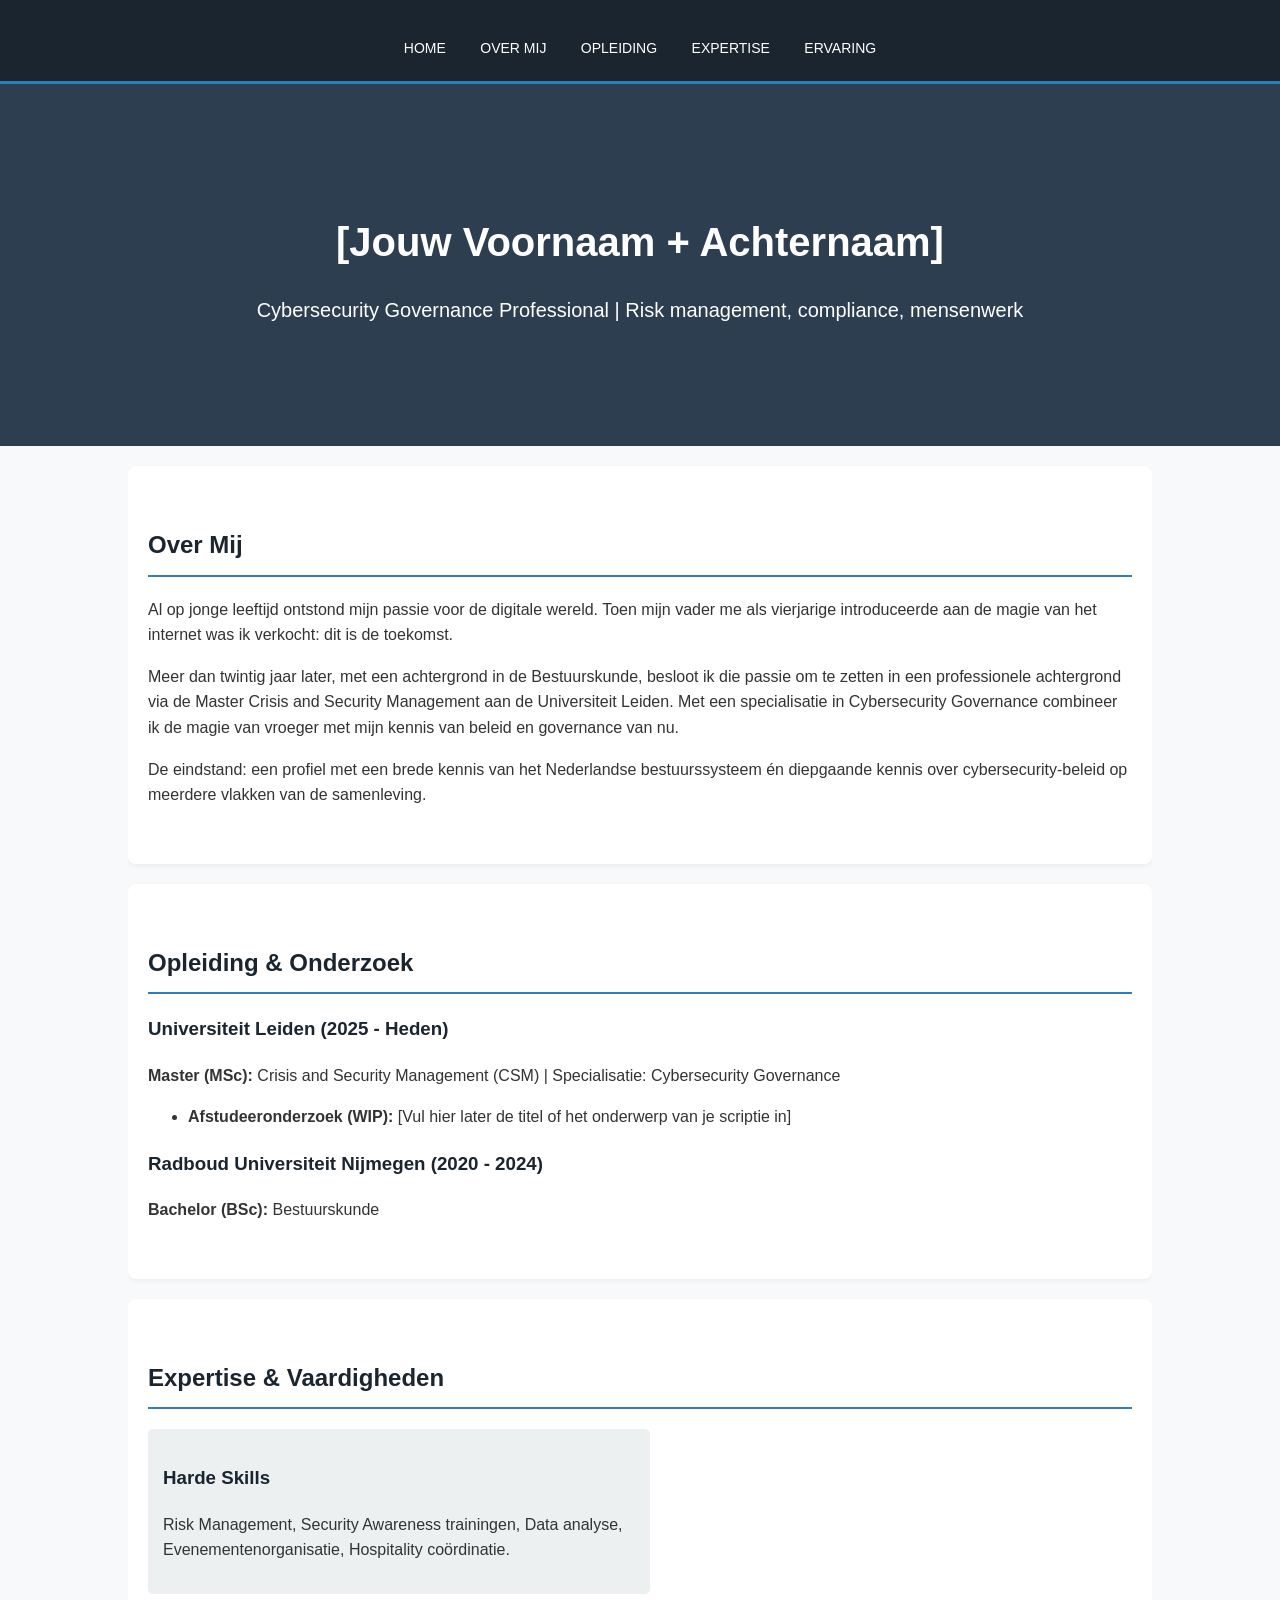
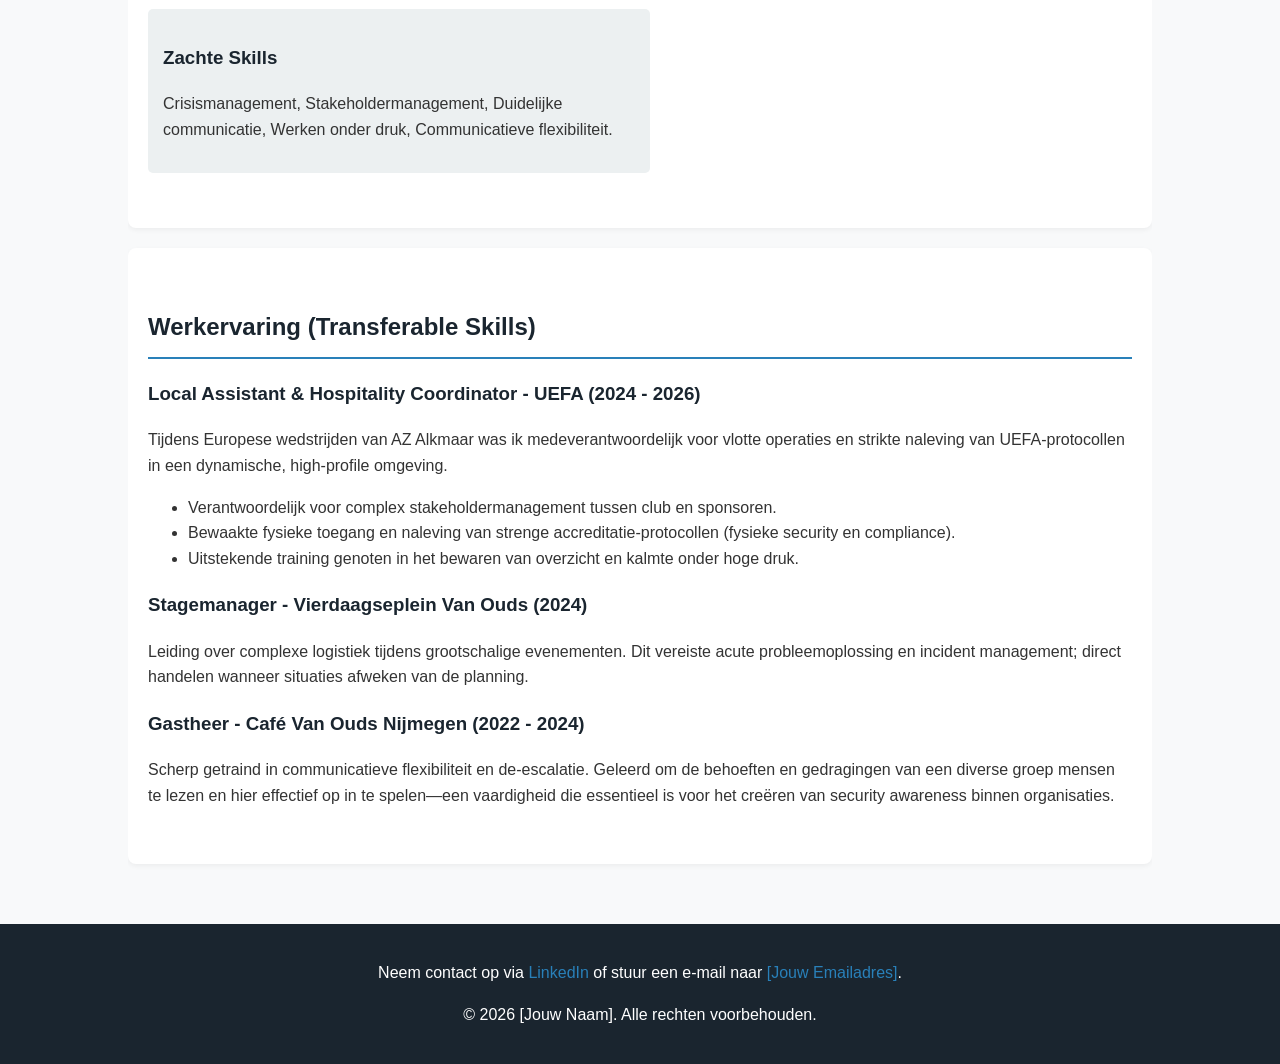
==== index.html @ 1747bf15 "Revise index.html for personal website update Updated the HTML structure and content for a personal " ====
<!DOCTYPE html>
<html lang="nl">
<head>
    <meta charset="UTF-8">
    <meta name="viewport" content="width=device-width, initial-scale=1.0">
    <title>Jouw Naam - Cybersecurity Governance</title>
    <style>
        /* Basis Instellingen */
        body {
            font-family: 'Segoe UI', Tahoma, Geneva, Verdana, sans-serif;
            line-height: 1.6;
            margin: 0;
            padding: 0;
            color: #333;
            background-color: #f8f9fa;
        }
        h1, h2, h3 {
            color: #1a252f; /* Donkerblauw / Zakelijk */
        }
        a {
            color: #2980b9;
            text-decoration: none;
        }
        a:hover {
            text-decoration: underline;
        }
        .container {
            width: 80%;
            margin: auto;
            overflow: hidden;
            padding: 20px 0;
        }
        
        /* Navigatie */
        nav {
            background: #1a252f;
            color: #fff;
            padding-top: 15px;
            min-height: 50px;
            border-bottom: #2980b9 3px solid;
        }
        nav a {
            color: #fff;
            text-decoration: none;
            text-transform: uppercase;
            font-size: 14px;
            padding: 0 15px;
        }
        nav ul {
            padding: 0;
            list-style: none;
            text-align: center;
            margin: 0;
        }
        nav li {
            display: inline;
        }

        /* Hero Sectie */
        #hero {
            background: #2c3e50;
            color: #ffffff;
            text-align: center;
            padding: 80px 20px;
        }
        #hero h1 {
            color: #ffffff;
            font-size: 40px;
            margin-bottom: 10px;
        }
        #hero p {
            font-size: 20px;
            font-weight: 300;
        }

        /* Secties Algemeen */
        section {
            padding: 40px 20px;
            background: #ffffff;
            margin-bottom: 20px;
            border-radius: 8px;
            box-shadow: 0 2px 5px rgba(0,0,0,0.05);
        }
        .section-title {
            border-bottom: 2px solid #2980b9;
            padding-bottom: 10px;
            margin-bottom: 20px;
        }

        /* Grid voor Expertise */
        .skills-grid {
            display: flex;
            justify-content: space-between;
            flex-wrap: wrap;
        }
        .skill-box {
            flex-basis: 48%;
            background: #ecf0f1;
            padding: 15px;
            margin-bottom: 15px;
            border-radius: 5px;
        }

        /* Footer */
        footer {
            background: #1a252f;
            color: #ffffff;
            text-align: center;
            padding: 20px;
            margin-top: 20px;
        }
        footer a {
            color: #2980b9;
        }
    </style>
</head>
<body>

    <nav>
        <div class="container">
            <ul>
                <li><a href="#hero">Home</a></li>
                <li><a href="#over-mij">Over Mij</a></li>
                <li><a href="#opleiding">Opleiding</a></li>
                <li><a href="#expertise">Expertise</a></li>
                <li><a href="#ervaring">Ervaring</a></li>
            </ul>
        </div>
    </nav>

    <header id="hero">
        <div class="container">
            <h1>[Jouw Voornaam + Achternaam]</h1>
            <p>Cybersecurity Governance Professional | Risk management, compliance, mensenwerk</p>
        </div>
    </header>

    <div class="container">
        <section id="over-mij">
            <h2 class="section-title">Over Mij</h2>
            <p>Al op jonge leeftijd ontstond mijn passie voor de digitale wereld. Toen mijn vader me als vierjarige introduceerde aan de magie van het internet was ik verkocht: dit is de toekomst.</p>
            <p>Meer dan twintig jaar later, met een achtergrond in de Bestuurskunde, besloot ik die passie om te zetten in een professionele achtergrond via de Master Crisis and Security Management aan de Universiteit Leiden. Met een specialisatie in Cybersecurity Governance combineer ik de magie van vroeger met mijn kennis van beleid en governance van nu.</p>
            <p>De eindstand: een profiel met een brede kennis van het Nederlandse bestuurssysteem én diepgaande kennis over cybersecurity-beleid op meerdere vlakken van de samenleving.</p>
        </section>

        <section id="opleiding">
            <h2 class="section-title">Opleiding & Onderzoek</h2>
            <h3>Universiteit Leiden (2025 - Heden)</h3>
            <p><strong>Master (MSc):</strong> Crisis and Security Management (CSM) | Specialisatie: Cybersecurity Governance</p>
            <ul>
                <li><strong>Afstudeeronderzoek (WIP):</strong> [Vul hier later de titel of het onderwerp van je scriptie in]</li>
            </ul>

            <h3>Radboud Universiteit Nijmegen (2020 - 2024)</h3>
            <p><strong>Bachelor (BSc):</strong> Bestuurskunde</p>
        </section>

        <section id="expertise">
            <h2 class="section-title">Expertise & Vaardigheden</h2>
            <div class="skills-grid">
                <div class="skill-box">
                    <h3>Harde Skills</h3>
                    <p>Risk Management, Security Awareness trainingen, Data analyse, Evenementenorganisatie, Hospitality coördinatie.</p>
                </div>
                <div class="skill-box">
                    <h3>Zachte Skills</h3>
                    <p>Crisismanagement, Stakeholdermanagement, Duidelijke communicatie, Werken onder druk, Communicatieve flexibiliteit.</p>
                </div>
            </div>
        </section>

        <section id="ervaring">
            <h2 class="section-title">Werkervaring (Transferable Skills)</h2>
            
            <h3>Local Assistant & Hospitality Coordinator - UEFA (2024 - 2026)</h3>
            <p>Tijdens Europese wedstrijden van AZ Alkmaar was ik medeverantwoordelijk voor vlotte operaties en strikte naleving van UEFA-protocollen in een dynamische, high-profile omgeving.</p>
            <ul>
                <li>Verantwoordelijk voor complex stakeholdermanagement tussen club en sponsoren.</li>
                <li>Bewaakte fysieke toegang en naleving van strenge accreditatie-protocollen (fysieke security en compliance).</li>
                <li>Uitstekende training genoten in het bewaren van overzicht en kalmte onder hoge druk.</li>
            </ul>

            <h3>Stagemanager - Vierdaagseplein Van Ouds (2024)</h3>
            <p>Leiding over complexe logistiek tijdens grootschalige evenementen. Dit vereiste acute probleemoplossing en incident management; direct handelen wanneer situaties afweken van de planning.</p>

            <h3>Gastheer - Café Van Ouds Nijmegen (2022 - 2024)</h3>
            <p>Scherp getraind in communicatieve flexibiliteit en de-escalatie. Geleerd om de behoeften en gedragingen van een diverse groep mensen te lezen en hier effectief op in te spelen—een vaardigheid die essentieel is voor het creëren van security awareness binnen organisaties.</p>
        </section>
    </div>

    <footer>
        <p>Neem contact op via <a href="[Jouw LinkedIn URL]">LinkedIn</a> of stuur een e-mail naar <a href="mailto:[Jouw Emailadres]">[Jouw Emailadres]</a>.</p>
        <p>&copy; 2026 [Jouw Naam]. Alle rechten voorbehouden.</p>
    </footer>

</body>
</html>
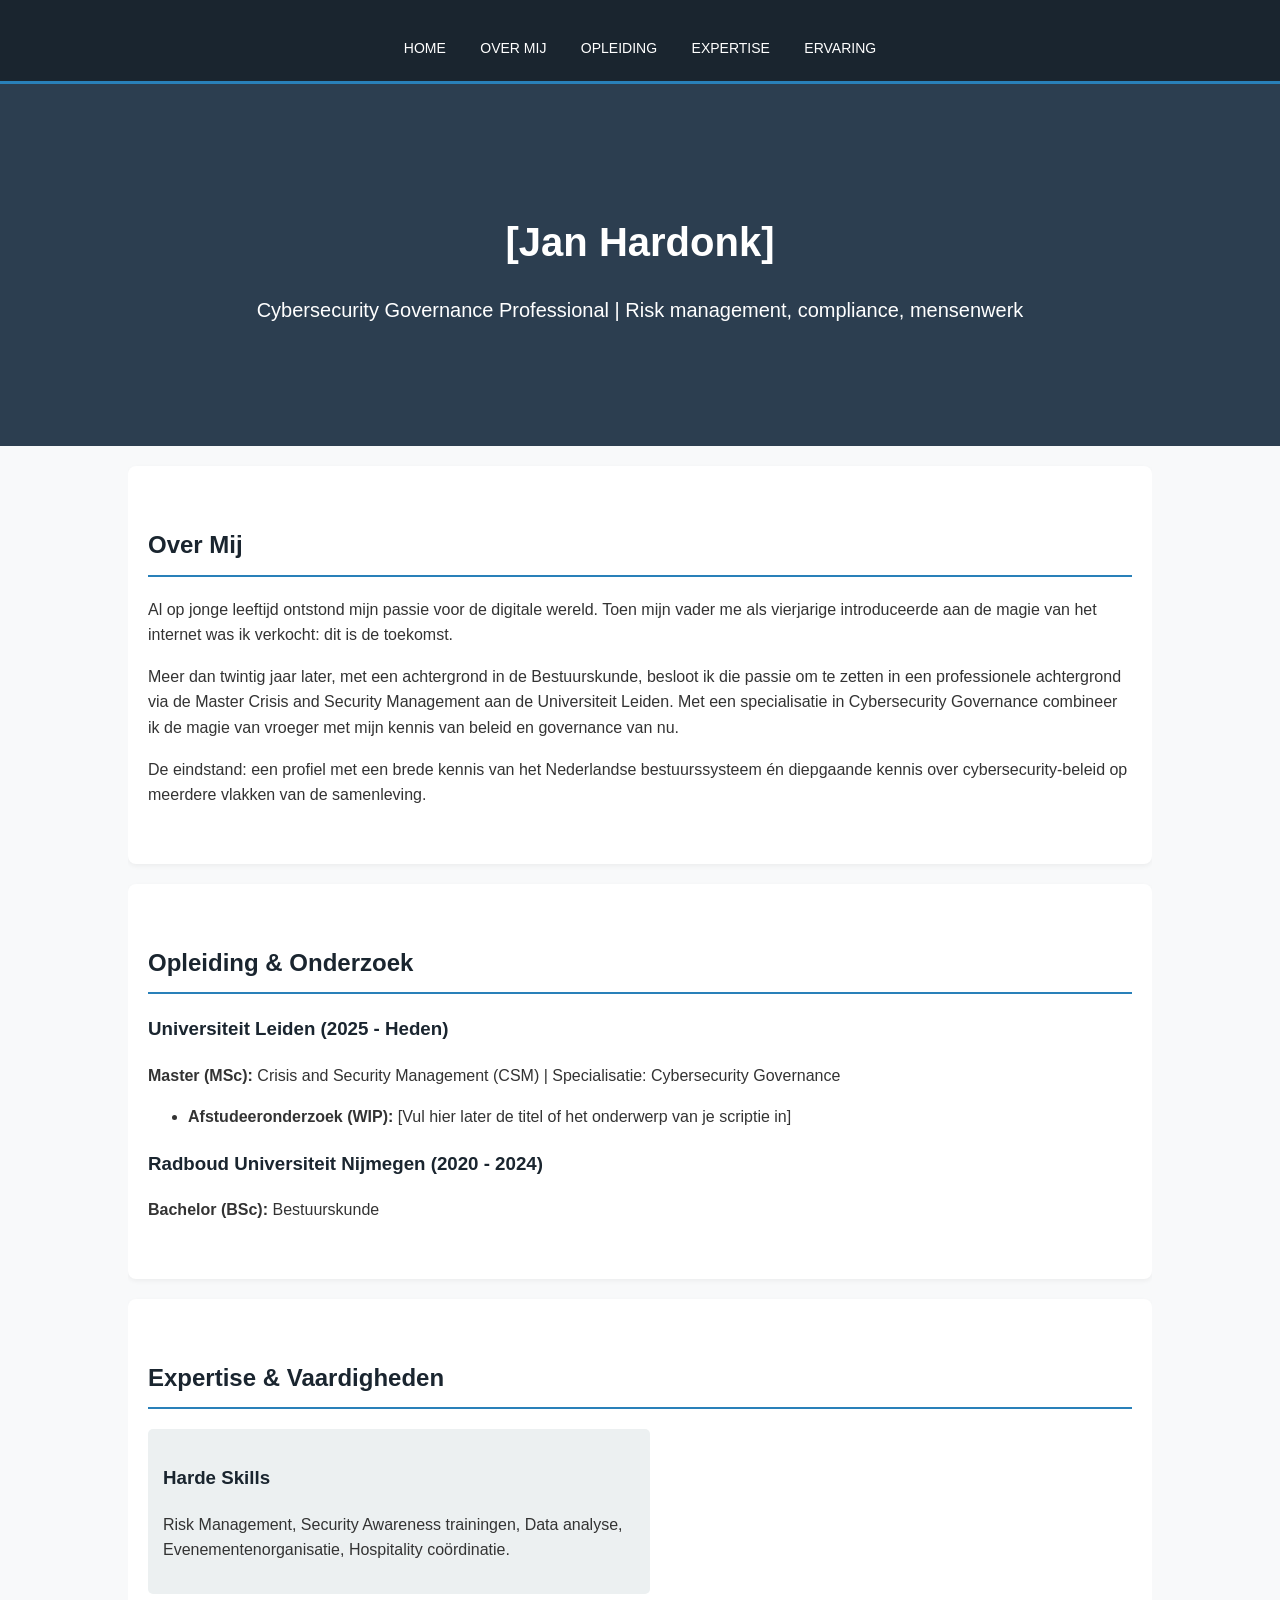
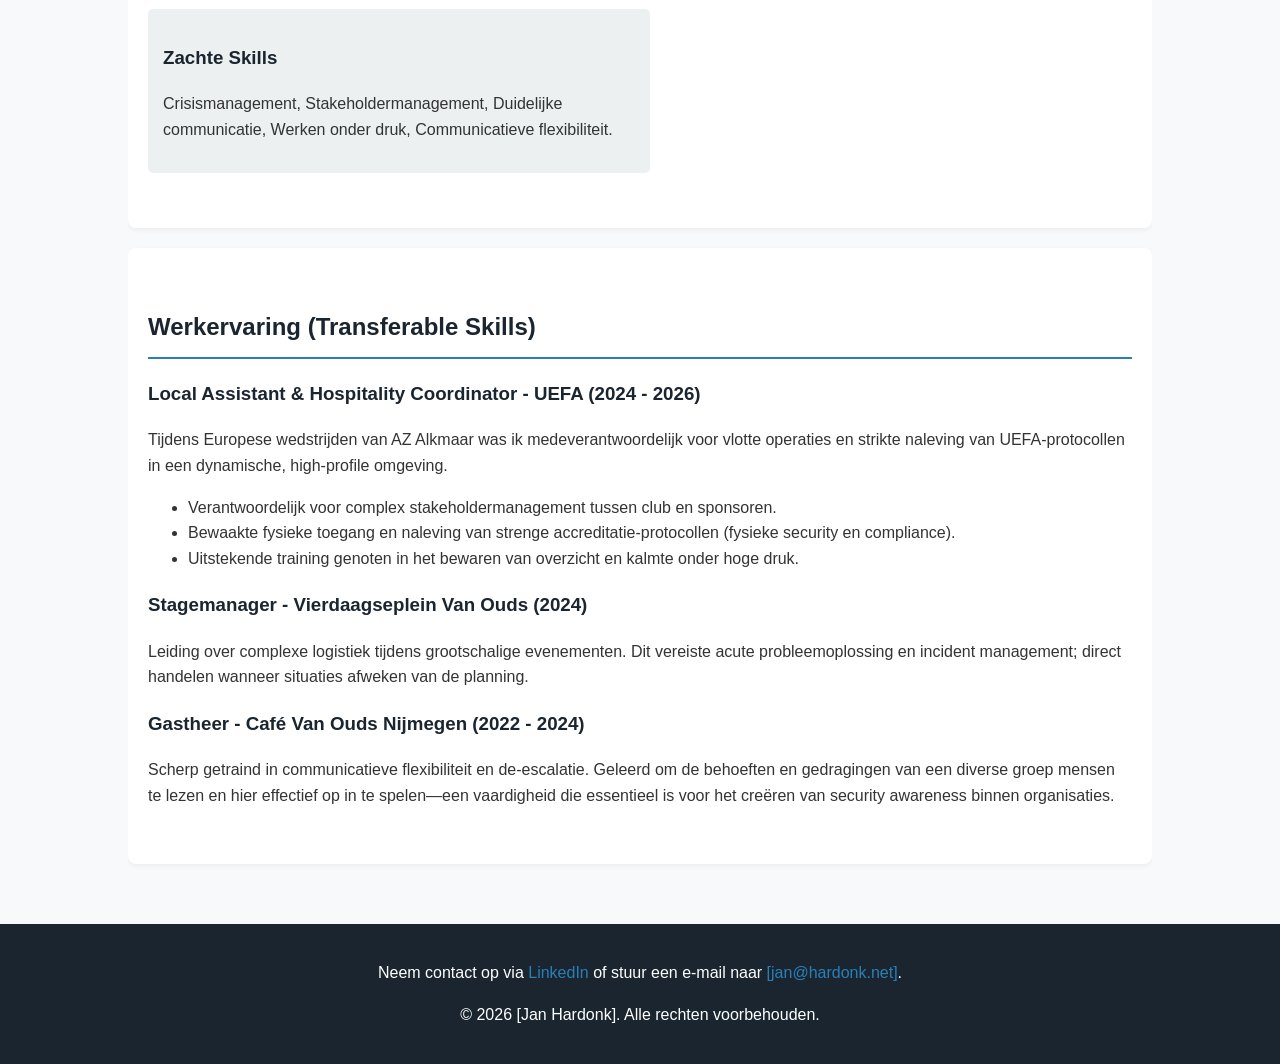
==== commit 56bc0002: "Update personal information in index.html" ====
--- a/index.html
+++ b/index.html
@@ -3,7 +3,7 @@
 <head>
     <meta charset="UTF-8">
     <meta name="viewport" content="width=device-width, initial-scale=1.0">
-    <title>Jouw Naam - Cybersecurity Governance</title>
+    <title>Jan Hardonk - Cybersecurity Governance</title>
     <style>
         /* Basis Instellingen */
         body {
@@ -130,7 +130,7 @@
 
     <header id="hero">
         <div class="container">
-            <h1>[Jouw Voornaam + Achternaam]</h1>
+            <h1>[Jan Hardonk]</h1>
             <p>Cybersecurity Governance Professional | Risk management, compliance, mensenwerk</p>
         </div>
     </header>
@@ -189,8 +189,8 @@
     </div>
 
     <footer>
-        <p>Neem contact op via <a href="[Jouw LinkedIn URL]">LinkedIn</a> of stuur een e-mail naar <a href="mailto:[Jouw Emailadres]">[Jouw Emailadres]</a>.</p>
-        <p>&copy; 2026 [Jouw Naam]. Alle rechten voorbehouden.</p>
+        <p>Neem contact op via <a href="[https://www.linkedin.com/in/jan-hardonk-8b7807252/]">LinkedIn</a> of stuur een e-mail naar <a href="mailto:[jan@hardonk.net]">[jan@hardonk.net]</a>.</p>
+        <p>&copy; 2026 [Jan Hardonk]. Alle rechten voorbehouden.</p>
     </footer>
 
 </body>
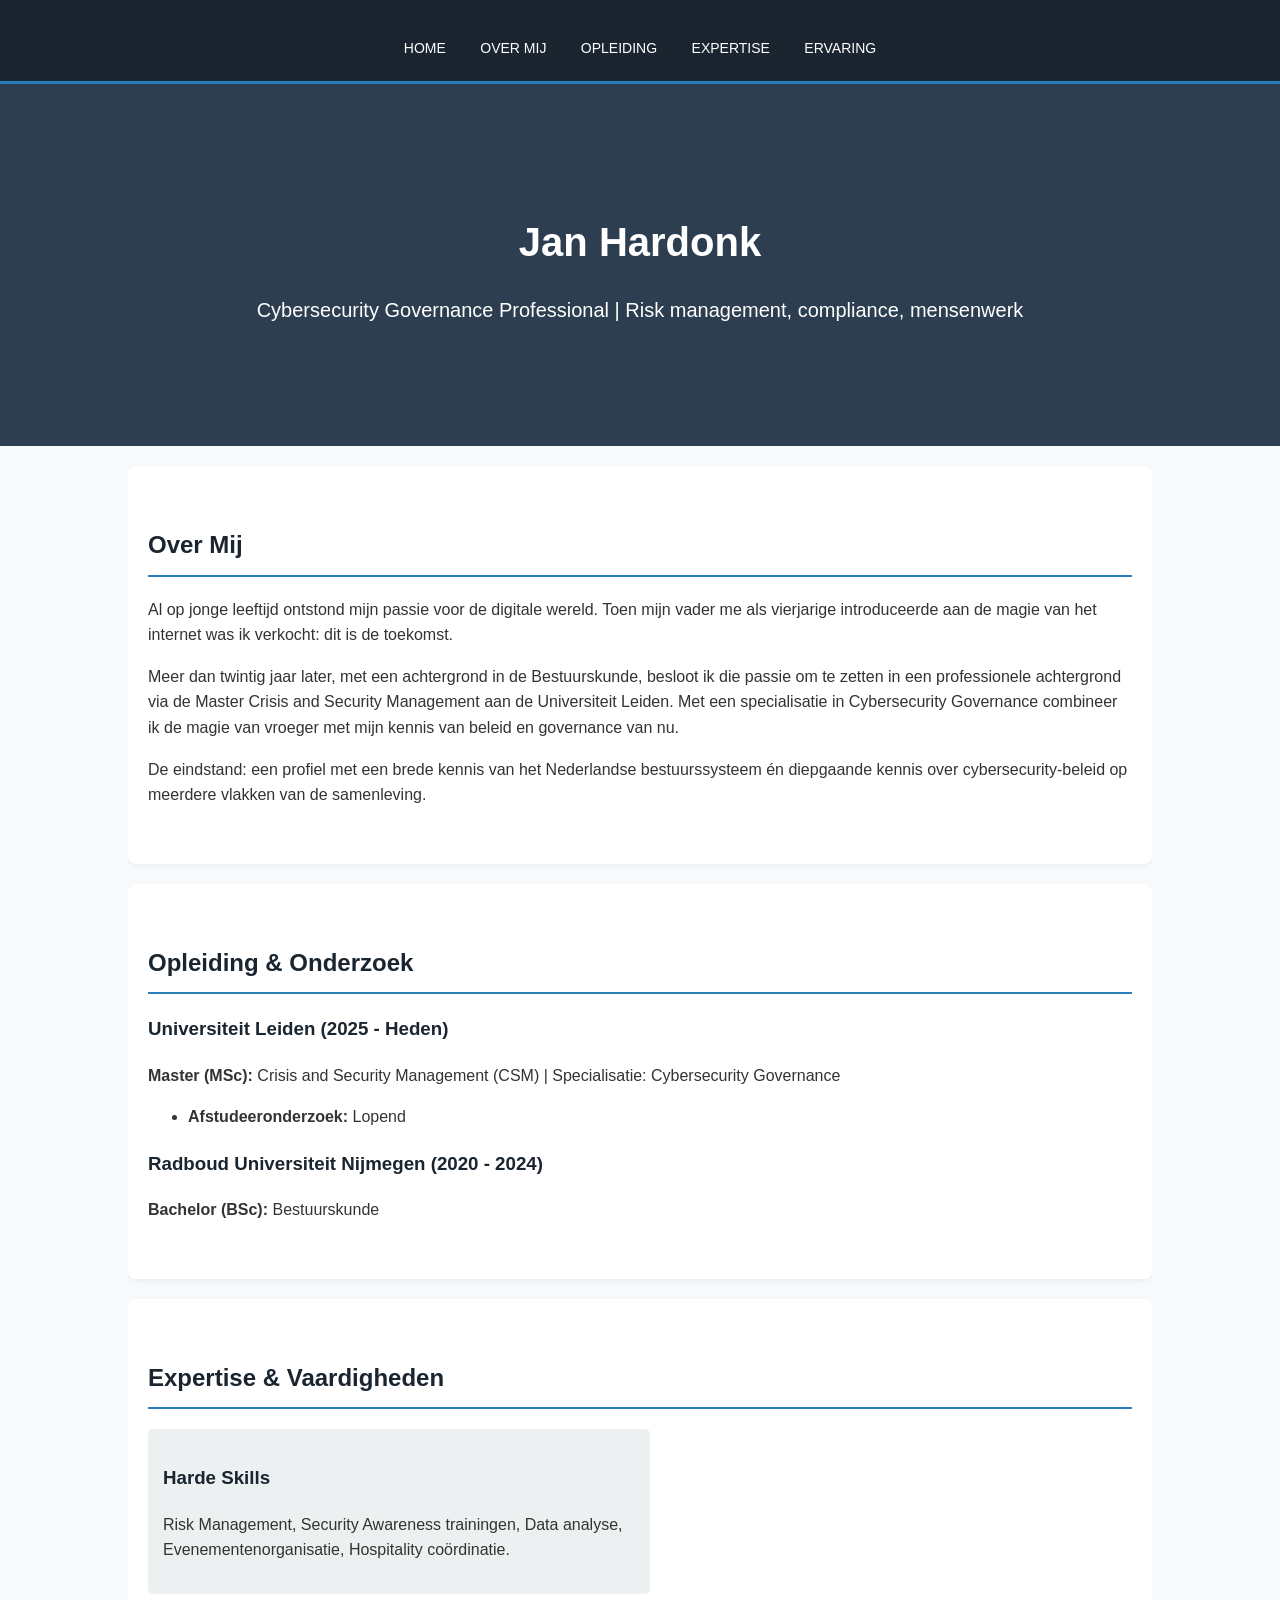
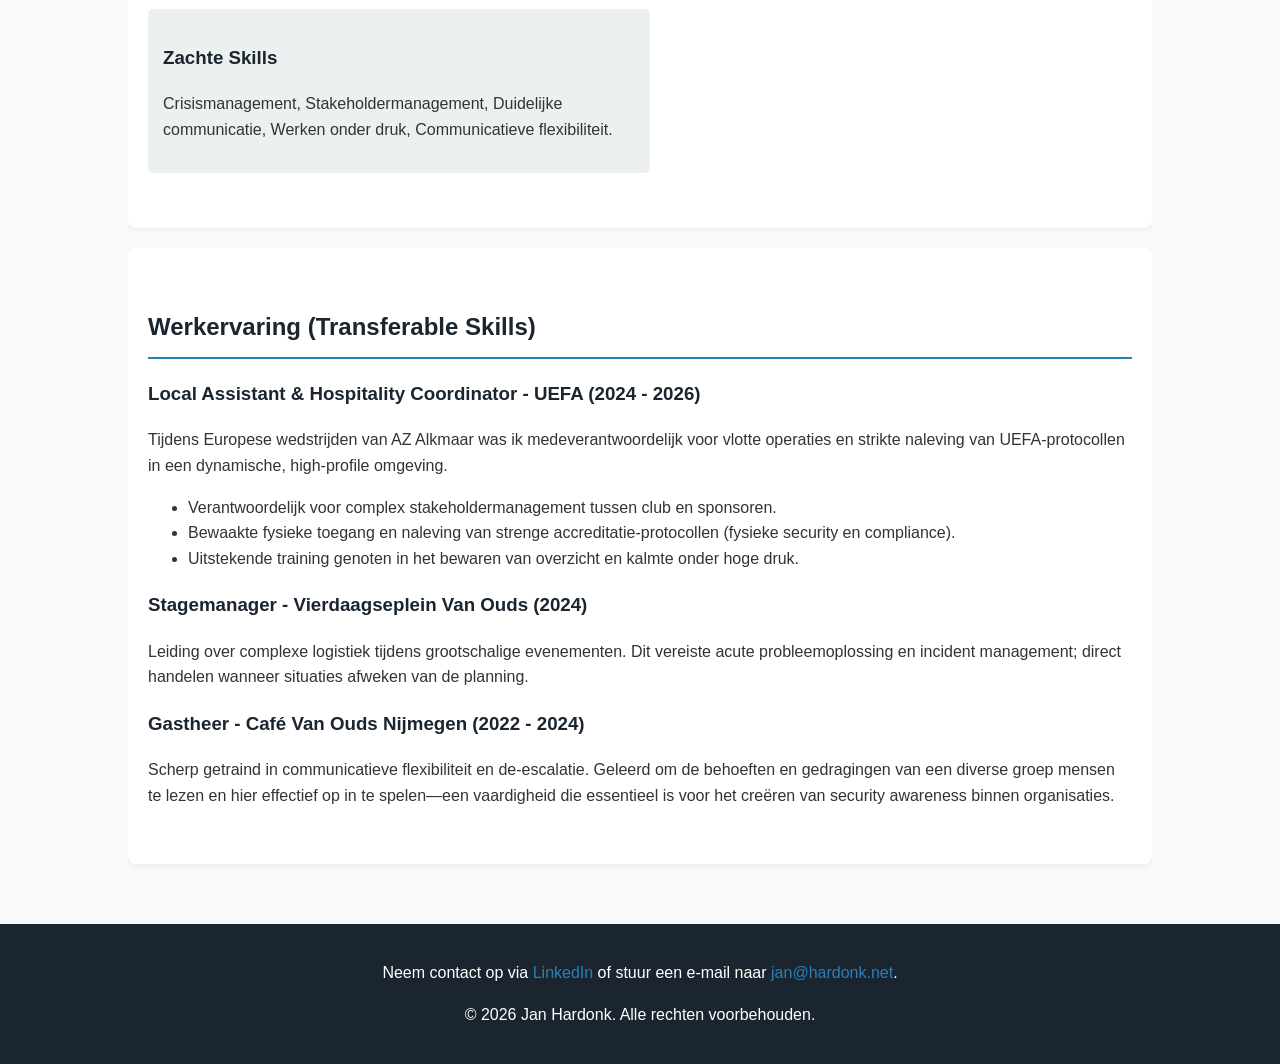
==== commit 6f5b3a81: "Update personal information and contact details" ====
--- a/index.html
+++ b/index.html
@@ -130,7 +130,7 @@
 
     <header id="hero">
         <div class="container">
-            <h1>[Jan Hardonk]</h1>
+            <h1>Jan Hardonk</h1>
             <p>Cybersecurity Governance Professional | Risk management, compliance, mensenwerk</p>
         </div>
     </header>
@@ -148,7 +148,7 @@
             <h3>Universiteit Leiden (2025 - Heden)</h3>
             <p><strong>Master (MSc):</strong> Crisis and Security Management (CSM) | Specialisatie: Cybersecurity Governance</p>
             <ul>
-                <li><strong>Afstudeeronderzoek (WIP):</strong> [Vul hier later de titel of het onderwerp van je scriptie in]</li>
+                <li><strong>Afstudeeronderzoek:</strong> Lopend </li>
             </ul>
 
             <h3>Radboud Universiteit Nijmegen (2020 - 2024)</h3>
@@ -189,8 +189,8 @@
     </div>
 
     <footer>
-        <p>Neem contact op via <a href="[https://www.linkedin.com/in/jan-hardonk-8b7807252/]">LinkedIn</a> of stuur een e-mail naar <a href="mailto:[jan@hardonk.net]">[jan@hardonk.net]</a>.</p>
-        <p>&copy; 2026 [Jan Hardonk]. Alle rechten voorbehouden.</p>
+        <p>Neem contact op via <a href="https://www.linkedin.com/in/jan-hardonk-8b7807252/">LinkedIn</a> of stuur een e-mail naar <a href="mailto:jan@hardonk.net">jan@hardonk.net</a>.</p>
+        <p>&copy; 2026 Jan Hardonk. Alle rechten voorbehouden.</p>
     </footer>
 
 </body>
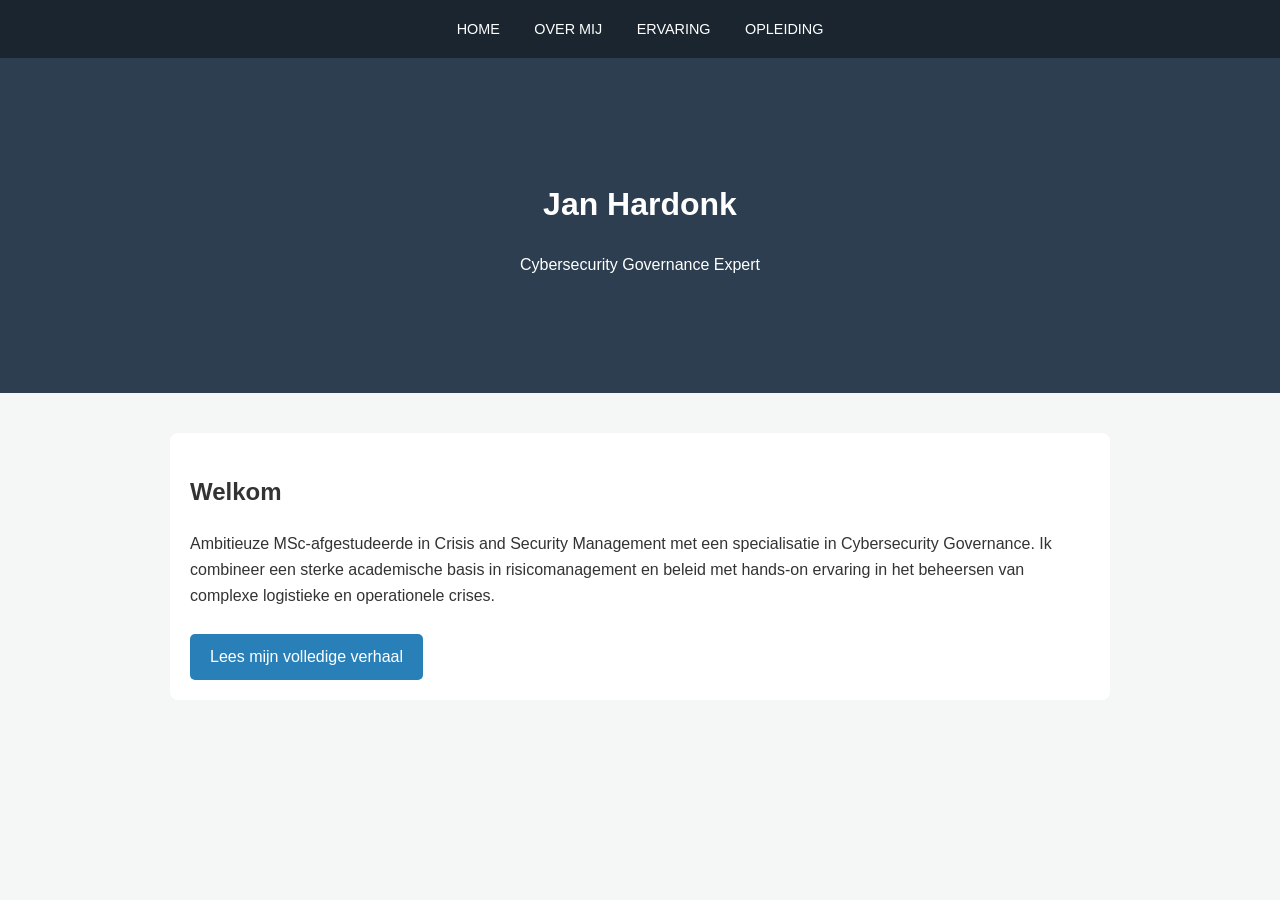
==== commit 10904d26: "Refactor index.html for better layout and navigation Updated the HTML structure and styling for impr" ====
--- a/index.html
+++ b/index.html
@@ -2,196 +2,31 @@
 <html lang="nl">
 <head>
     <meta charset="UTF-8">
-    <meta name="viewport" content="width=device-width, initial-scale=1.0">
-    <title>Jan Hardonk - Cybersecurity Governance</title>
+    <title>Jan Hardonk | Cybersecurity Governance</title>
     <style>
-        /* Basis Instellingen */
-        body {
-            font-family: 'Segoe UI', Tahoma, Geneva, Verdana, sans-serif;
-            line-height: 1.6;
-            margin: 0;
-            padding: 0;
-            color: #333;
-            background-color: #f8f9fa;
-        }
-        h1, h2, h3 {
-            color: #1a252f; /* Donkerblauw / Zakelijk */
-        }
-        a {
-            color: #2980b9;
-            text-decoration: none;
-        }
-        a:hover {
-            text-decoration: underline;
-        }
-        .container {
-            width: 80%;
-            margin: auto;
-            overflow: hidden;
-            padding: 20px 0;
-        }
-        
-        /* Navigatie */
-        nav {
-            background: #1a252f;
-            color: #fff;
-            padding-top: 15px;
-            min-height: 50px;
-            border-bottom: #2980b9 3px solid;
-        }
-        nav a {
-            color: #fff;
-            text-decoration: none;
-            text-transform: uppercase;
-            font-size: 14px;
-            padding: 0 15px;
-        }
-        nav ul {
-            padding: 0;
-            list-style: none;
-            text-align: center;
-            margin: 0;
-        }
-        nav li {
-            display: inline;
-        }
-
-        /* Hero Sectie */
-        #hero {
-            background: #2c3e50;
-            color: #ffffff;
-            text-align: center;
-            padding: 80px 20px;
-        }
-        #hero h1 {
-            color: #ffffff;
-            font-size: 40px;
-            margin-bottom: 10px;
-        }
-        #hero p {
-            font-size: 20px;
-            font-weight: 300;
-        }
-
-        /* Secties Algemeen */
-        section {
-            padding: 40px 20px;
-            background: #ffffff;
-            margin-bottom: 20px;
-            border-radius: 8px;
-            box-shadow: 0 2px 5px rgba(0,0,0,0.05);
-        }
-        .section-title {
-            border-bottom: 2px solid #2980b9;
-            padding-bottom: 10px;
-            margin-bottom: 20px;
-        }
-
-        /* Grid voor Expertise */
-        .skills-grid {
-            display: flex;
-            justify-content: space-between;
-            flex-wrap: wrap;
-        }
-        .skill-box {
-            flex-basis: 48%;
-            background: #ecf0f1;
-            padding: 15px;
-            margin-bottom: 15px;
-            border-radius: 5px;
-        }
-
-        /* Footer */
-        footer {
-            background: #1a252f;
-            color: #ffffff;
-            text-align: center;
-            padding: 20px;
-            margin-top: 20px;
-        }
-        footer a {
-            color: #2980b9;
-        }
+        body { font-family: 'Segoe UI', sans-serif; line-height: 1.6; margin: 0; color: #333; background: #f4f7f6; }
+        nav { background: #1a252f; padding: 1rem; text-align: center; }
+        nav a { color: white; padding: 0 15px; text-decoration: none; text-transform: uppercase; font-size: 0.9rem; }
+        .hero { background: #2c3e50; color: white; padding: 100px 20px; text-align: center; }
+        .container { max-width: 900px; margin: 40px auto; padding: 20px; background: white; border-radius: 8px; }
+        .btn { display: inline-block; background: #2980b9; color: white; padding: 10px 20px; text-decoration: none; border-radius: 5px; margin-top: 10px; }
     </style>
 </head>
 <body>
-
     <nav>
-        <div class="container">
-            <ul>
-                <li><a href="#hero">Home</a></li>
-                <li><a href="#over-mij">Over Mij</a></li>
-                <li><a href="#opleiding">Opleiding</a></li>
-                <li><a href="#expertise">Expertise</a></li>
-                <li><a href="#ervaring">Ervaring</a></li>
-            </ul>
-        </div>
+        <a href="index.html">Home</a>
+        <a href="over-mij.html">Over Mij</a>
+        <a href="ervaring.html">Ervaring</a>
+        <a href="opleiding.html">Opleiding</a>
     </nav>
-
-    <header id="hero">
-        <div class="container">
-            <h1>Jan Hardonk</h1>
-            <p>Cybersecurity Governance Professional | Risk management, compliance, mensenwerk</p>
-        </div>
-    </header>
-
+    <div class="hero">
+        <h1>Jan Hardonk</h1>
+        <p>Cybersecurity Governance Expert</p>
+    </div>
     <div class="container">
-        <section id="over-mij">
-            <h2 class="section-title">Over Mij</h2>
-            <p>Al op jonge leeftijd ontstond mijn passie voor de digitale wereld. Toen mijn vader me als vierjarige introduceerde aan de magie van het internet was ik verkocht: dit is de toekomst.</p>
-            <p>Meer dan twintig jaar later, met een achtergrond in de Bestuurskunde, besloot ik die passie om te zetten in een professionele achtergrond via de Master Crisis and Security Management aan de Universiteit Leiden. Met een specialisatie in Cybersecurity Governance combineer ik de magie van vroeger met mijn kennis van beleid en governance van nu.</p>
-            <p>De eindstand: een profiel met een brede kennis van het Nederlandse bestuurssysteem én diepgaande kennis over cybersecurity-beleid op meerdere vlakken van de samenleving.</p>
-        </section>
-
-        <section id="opleiding">
-            <h2 class="section-title">Opleiding & Onderzoek</h2>
-            <h3>Universiteit Leiden (2025 - Heden)</h3>
-            <p><strong>Master (MSc):</strong> Crisis and Security Management (CSM) | Specialisatie: Cybersecurity Governance</p>
-            <ul>
-                <li><strong>Afstudeeronderzoek:</strong> Lopend </li>
-            </ul>
-
-            <h3>Radboud Universiteit Nijmegen (2020 - 2024)</h3>
-            <p><strong>Bachelor (BSc):</strong> Bestuurskunde</p>
-        </section>
-
-        <section id="expertise">
-            <h2 class="section-title">Expertise & Vaardigheden</h2>
-            <div class="skills-grid">
-                <div class="skill-box">
-                    <h3>Harde Skills</h3>
-                    <p>Risk Management, Security Awareness trainingen, Data analyse, Evenementenorganisatie, Hospitality coördinatie.</p>
-                </div>
-                <div class="skill-box">
-                    <h3>Zachte Skills</h3>
-                    <p>Crisismanagement, Stakeholdermanagement, Duidelijke communicatie, Werken onder druk, Communicatieve flexibiliteit.</p>
-                </div>
-            </div>
-        </section>
-
-        <section id="ervaring">
-            <h2 class="section-title">Werkervaring (Transferable Skills)</h2>
-            
-            <h3>Local Assistant & Hospitality Coordinator - UEFA (2024 - 2026)</h3>
-            <p>Tijdens Europese wedstrijden van AZ Alkmaar was ik medeverantwoordelijk voor vlotte operaties en strikte naleving van UEFA-protocollen in een dynamische, high-profile omgeving.</p>
-            <ul>
-                <li>Verantwoordelijk voor complex stakeholdermanagement tussen club en sponsoren.</li>
-                <li>Bewaakte fysieke toegang en naleving van strenge accreditatie-protocollen (fysieke security en compliance).</li>
-                <li>Uitstekende training genoten in het bewaren van overzicht en kalmte onder hoge druk.</li>
-            </ul>
-
-            <h3>Stagemanager - Vierdaagseplein Van Ouds (2024)</h3>
-            <p>Leiding over complexe logistiek tijdens grootschalige evenementen. Dit vereiste acute probleemoplossing en incident management; direct handelen wanneer situaties afweken van de planning.</p>
-
-            <h3>Gastheer - Café Van Ouds Nijmegen (2022 - 2024)</h3>
-            <p>Scherp getraind in communicatieve flexibiliteit en de-escalatie. Geleerd om de behoeften en gedragingen van een diverse groep mensen te lezen en hier effectief op in te spelen—een vaardigheid die essentieel is voor het creëren van security awareness binnen organisaties.</p>
-        </section>
+        <h2>Welkom</h2>
+        <p>Ambitieuze MSc-afgestudeerde in Crisis and Security Management met een specialisatie in Cybersecurity Governance. Ik combineer een sterke academische basis in risicomanagement en beleid met hands-on ervaring in het beheersen van complexe logistieke en operationele crises.</p>
+        <a href="over-mij.html" class="btn">Lees mijn volledige verhaal</a>
     </div>
-
-    <footer>
-        <p>Neem contact op via <a href="https://www.linkedin.com/in/jan-hardonk-8b7807252/">LinkedIn</a> of stuur een e-mail naar <a href="mailto:jan@hardonk.net">jan@hardonk.net</a>.</p>
-        <p>&copy; 2026 Jan Hardonk. Alle rechten voorbehouden.</p>
-    </footer>
-
 </body>
 </html>
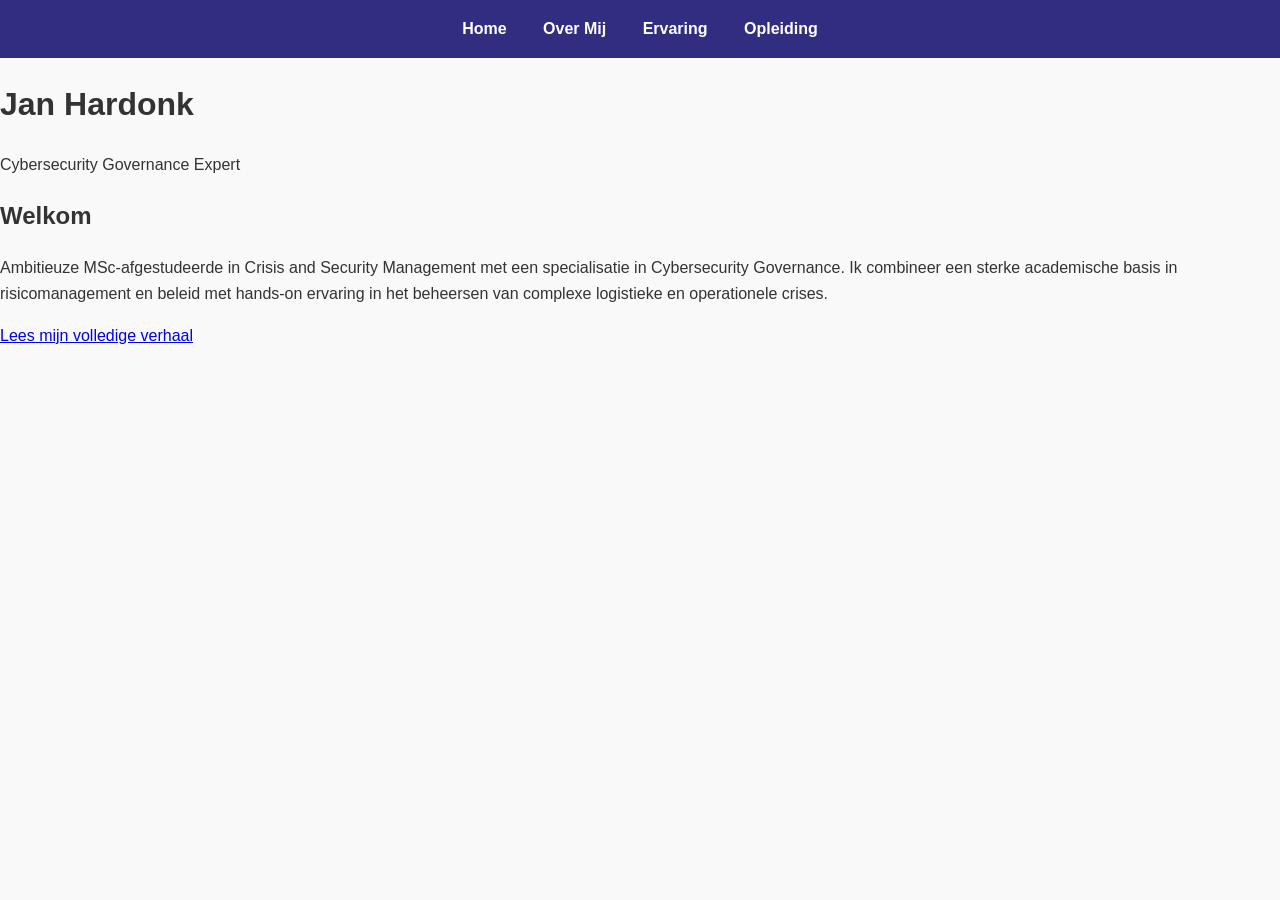
==== commit 1d3f236d: "Refactor index.html by linking external stylesheet Removed the title and inline styles from the head" ====
--- a/index.html
+++ b/index.html
@@ -2,15 +2,8 @@
 <html lang="nl">
 <head>
     <meta charset="UTF-8">
-    <title>Jan Hardonk | Cybersecurity Governance</title>
-    <style>
-        body { font-family: 'Segoe UI', sans-serif; line-height: 1.6; margin: 0; color: #333; background: #f4f7f6; }
-        nav { background: #1a252f; padding: 1rem; text-align: center; }
-        nav a { color: white; padding: 0 15px; text-decoration: none; text-transform: uppercase; font-size: 0.9rem; }
-        .hero { background: #2c3e50; color: white; padding: 100px 20px; text-align: center; }
-        .container { max-width: 900px; margin: 40px auto; padding: 20px; background: white; border-radius: 8px; }
-        .btn { display: inline-block; background: #2980b9; color: white; padding: 10px 20px; text-decoration: none; border-radius: 5px; margin-top: 10px; }
-    </style>
+    <title>Jan Hardonk</title>
+    <link rel="stylesheet" href="style.css">
 </head>
 <body>
     <nav>
--- a/style.css
+++ b/style.css
@@ -0,0 +1,54 @@
+body {
+  margin: 0;
+  font-family: Arial, sans-serif;
+  background: #f9f9f9;
+  color: #333;
+  line-height: 1.6;
+}
+
+header {
+  background: #4f46e5;
+  color: white;
+  padding: 2rem;
+  text-align: center;
+}
+
+header h1 {
+  margin: 0;
+  font-size: 2.5rem;
+}
+
+nav {
+  background: #312e81;
+  padding: 1rem;
+  text-align: center;
+}
+
+nav a {
+  color: white;
+  text-decoration: none;
+  margin: 0 1rem;
+  font-weight: bold;
+}
+
+nav a:hover {
+  text-decoration: underline;
+}
+
+main {
+  max-width: 900px;
+  margin: 2rem auto;
+  padding: 1rem;
+}
+
+section {
+  margin-bottom: 2rem;
+}
+
+footer {
+  background: #4f46e5;
+  color: white;
+  text-align: center;
+  padding: 1rem;
+  margin-top: 2rem;
+}
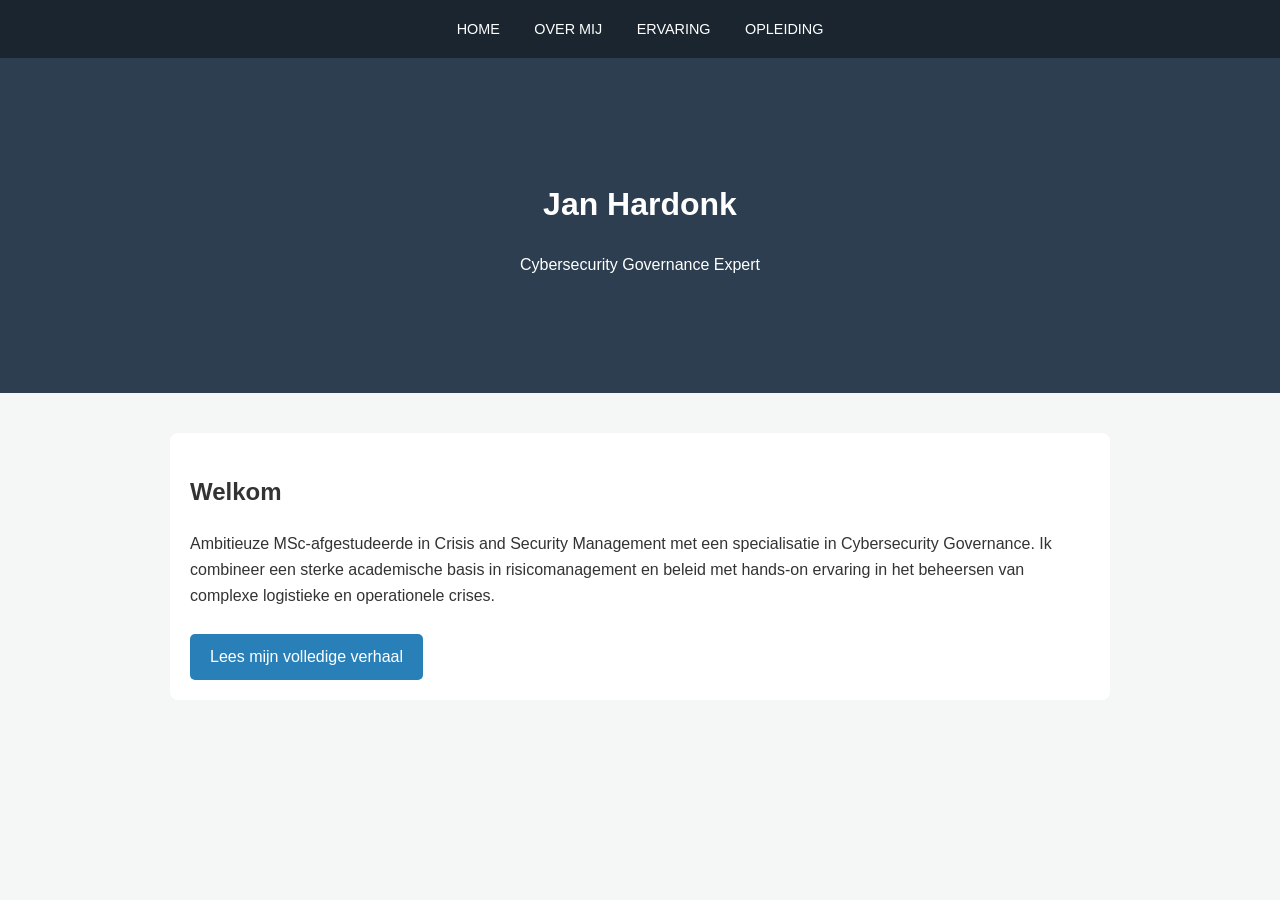
==== commit 8c78882c: "Implement dynamic navigation loading Replaced static navigation links with dynamic loading from nav." ====
--- a/index.html
+++ b/index.html
@@ -6,12 +6,14 @@
     <link rel="stylesheet" href="style.css">
 </head>
 <body>
-    <nav>
-        <a href="index.html">Home</a>
-        <a href="over-mij.html">Over Mij</a>
-        <a href="ervaring.html">Ervaring</a>
-        <a href="opleiding.html">Opleiding</a>
-    </nav>
+    <div id="nav-placeholder"></div>
+    <script>
+        fetch('nav.html')
+        .then(response => response.text())
+        .then(data => {
+            document.getElementById('nav-placeholder').innerHTML = data;
+        });
+    </script>
     <div class="hero">
         <h1>Jan Hardonk</h1>
         <p>Cybersecurity Governance Expert</p>
--- a/style.css
+++ b/style.css
@@ -1,54 +1,18 @@
-body {
-  margin: 0;
-  font-family: Arial, sans-serif;
-  background: #f9f9f9;
-  color: #333;
-  line-height: 1.6;
+body { 
+  font-family: 'Segoe UI', sans-serif; line-height: 1.6; margin: 0; color: #333; background: #f4f7f6;
 }
-
-header {
-  background: #4f46e5;
-  color: white;
-  padding: 2rem;
-  text-align: center;
+nav { 
+  background: #1a252f; padding: 1rem; text-align: center; 
 }
-
-header h1 {
-  margin: 0;
-  font-size: 2.5rem;
+nav a { 
+  color: white; padding: 0 15px; text-decoration: none; text-transform: uppercase; font-size: 0.9rem;
 }
-
-nav {
-  background: #312e81;
-  padding: 1rem;
-  text-align: center;
+.hero { 
+  background: #2c3e50; color: white; padding: 100px 20px; text-align: center; 
 }
-
-nav a {
-  color: white;
-  text-decoration: none;
-  margin: 0 1rem;
-  font-weight: bold;
+.container { 
+  max-width: 900px; margin: 40px auto; padding: 20px; background: white; border-radius: 8px;
 }
-
-nav a:hover {
-  text-decoration: underline;
+.btn {
+  display: inline-block; background: #2980b9; color: white; padding: 10px 20px; text-decoration: none; border-radius: 5px; margin-top: 10px; 
 }
-
-main {
-  max-width: 900px;
-  margin: 2rem auto;
-  padding: 1rem;
-}
-
-section {
-  margin-bottom: 2rem;
-}
-
-footer {
-  background: #4f46e5;
-  color: white;
-  text-align: center;
-  padding: 1rem;
-  margin-top: 2rem;
-}
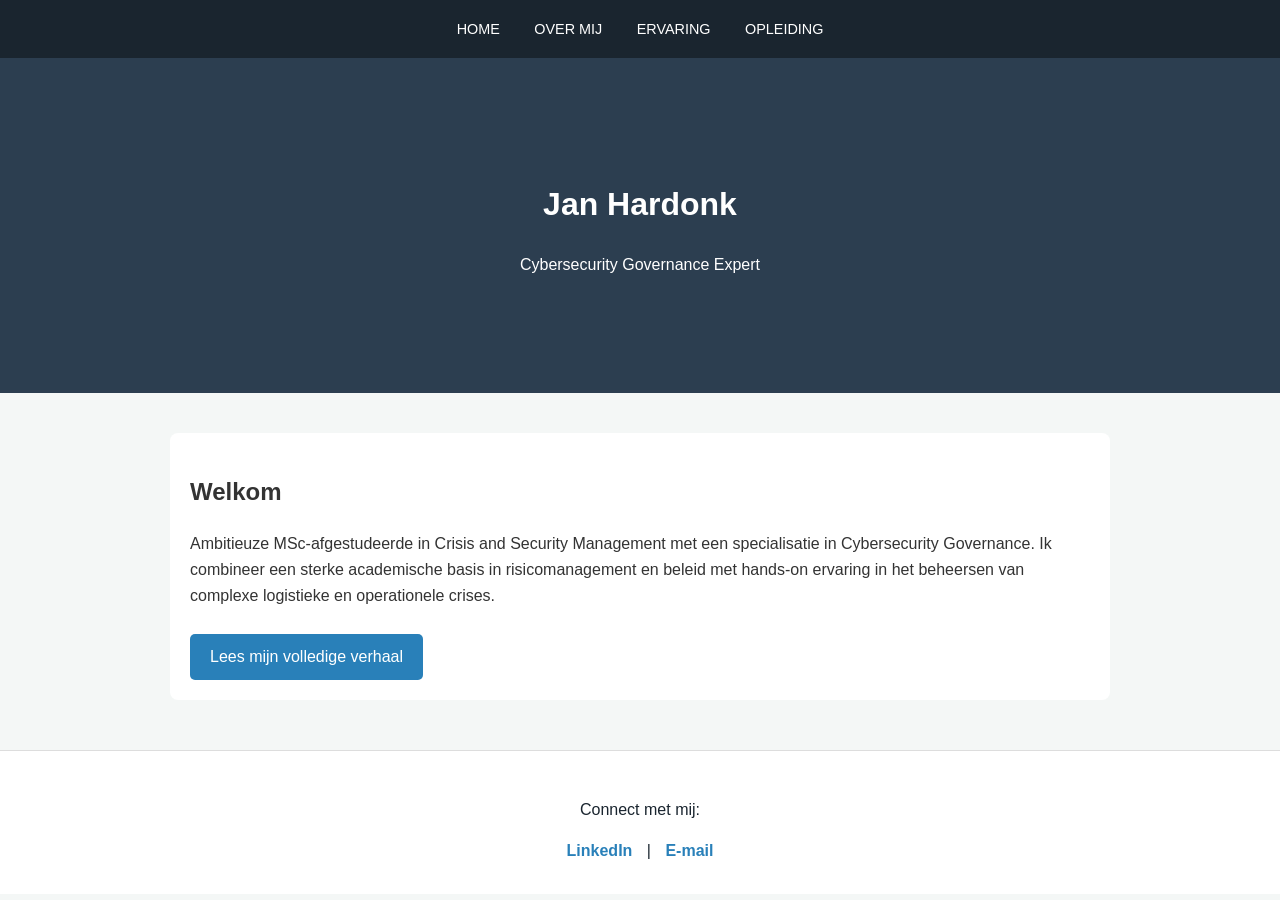
==== commit 954c79a7: "Add footer with contact information to index.html" ====
--- a/index.html
+++ b/index.html
@@ -23,5 +23,10 @@
         <p>Ambitieuze MSc-afgestudeerde in Crisis and Security Management met een specialisatie in Cybersecurity Governance. Ik combineer een sterke academische basis in risicomanagement en beleid met hands-on ervaring in het beheersen van complexe logistieke en operationele crises.</p>
         <a href="over-mij.html" class="btn">Lees mijn volledige verhaal</a>
     </div>
+    <footer>
+        <p>Connect met mij:</p>
+        <a href="https://www.linkedin.com/in/jan-hardonk-8b7807252/" target="_blank">LinkedIn</a> | 
+        <a href="mailto:jan@hardonk.net">E-mail</a>
+    </footer>
 </body>
 </html>
--- a/style.css
+++ b/style.css
@@ -16,3 +16,22 @@
 .btn {
   display: inline-block; background: #2980b9; color: white; padding: 10px 20px; text-decoration: none; border-radius: 5px; margin-top: 10px; 
 }
+footer {
+    text-align: center;
+    padding: 30px;
+    margin-top: 50px; 
+    border-top: 1px solid #ddd; 
+    background-color: #ffffff;
+    color: #1a252f;
+}
+
+footer a {
+    color: #2980b9;
+    font-weight: bold;
+    text-decoration: none;
+    margin: 0 10px;
+}
+
+footer a:hover {
+    text-decoration: underline;
+}
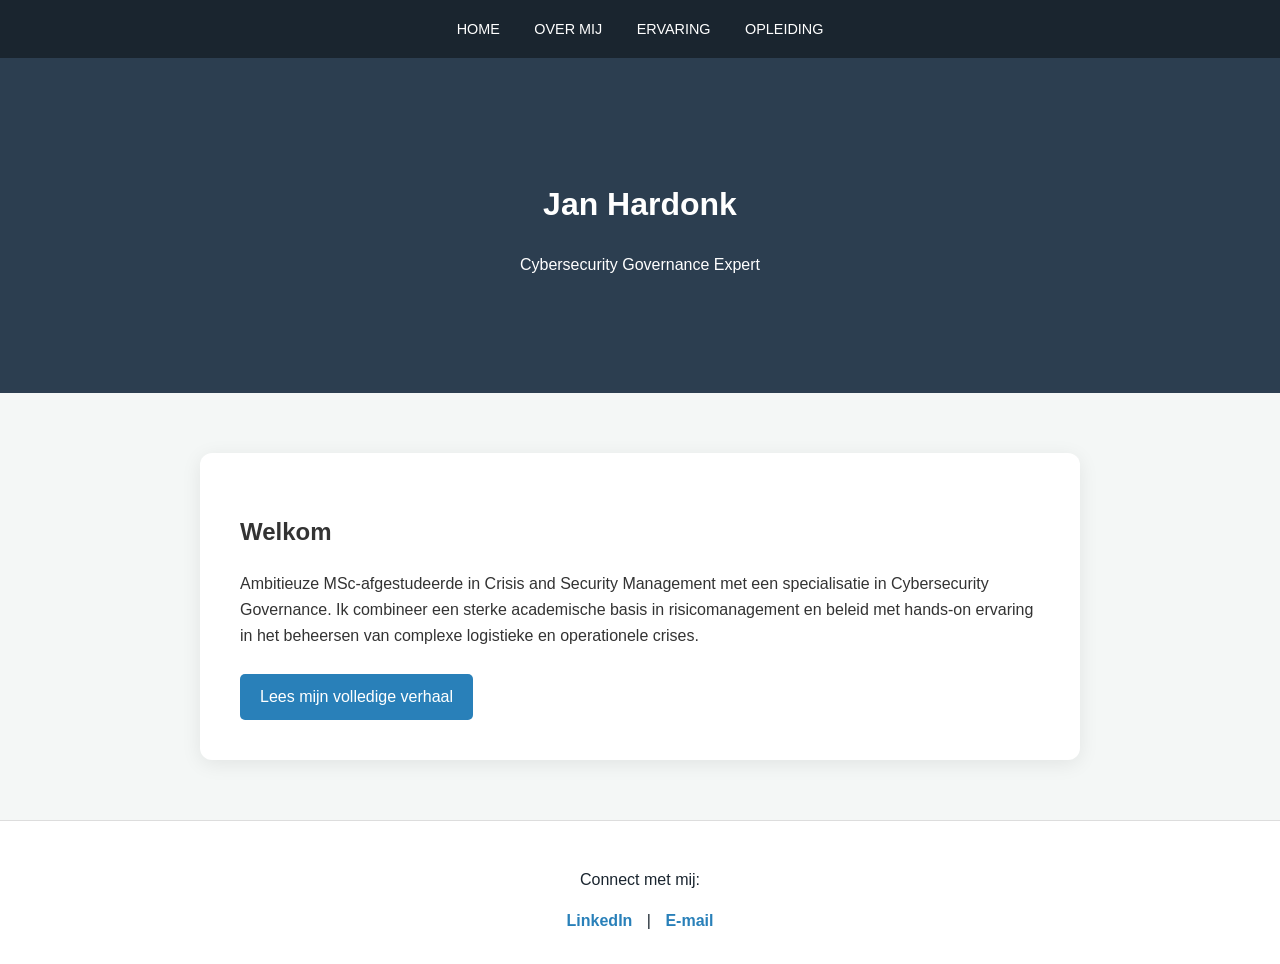
==== commit c7c9fc68: "Add favicon link to index.html" ====
--- a/index.html
+++ b/index.html
@@ -1,6 +1,7 @@
 <!DOCTYPE html>
 <html lang="nl">
 <head>
+    <link rel="icon" type="image/x-icon" href="favicon.ico">
     <meta charset="UTF-8">
     <title>Jan Hardonk</title>
     <link rel="stylesheet" href="style.css">
--- a/style.css
+++ b/style.css
@@ -1,20 +1,40 @@
 body { 
-  font-family: 'Segoe UI', sans-serif; line-height: 1.6; margin: 0; color: #333; background: #f4f7f6;
+  font-family: 'Segoe UI', sans-serif;
+  line-height: 1.6; 
+  margin: 0; color: #333;
+  background: #f4f7f6;
 }
 nav { 
-  background: #1a252f; padding: 1rem; text-align: center; 
+  background: #1a252f;
+  padding: 1rem;
+  text-align: center; 
 }
 nav a { 
-  color: white; padding: 0 15px; text-decoration: none; text-transform: uppercase; font-size: 0.9rem;
+  color: white;
+  padding: 0 15px;
+  text-decoration: none;
+  text-transform: uppercase;
+  font-size: 0.9rem;
 }
 .hero { 
-  background: #2c3e50; color: white; padding: 100px 20px; text-align: center; 
+  background: #2c3e50;
+  color: white;
+  padding: 100px 20px;
+  text-align: center; 
 }
-.container { 
-  max-width: 900px; margin: 40px auto; padding: 20px; background: white; border-radius: 8px;
+.container {
+    max-width: 800px; 
+    margin: 60px auto; 
+    padding: 40px;     
+    background: white;
+    border-radius: 12px; 
+    box-shadow: 0 4px 20px rgba(0,0,0,0.08); 
 }
 .btn {
-  display: inline-block; background: #2980b9; color: white; padding: 10px 20px; text-decoration: none; border-radius: 5px; margin-top: 10px; 
+  display: inline-block; background: #2980b9;
+  color: white; padding: 10px 20px;
+  text-decoration: none; border-radius: 5px;
+  margin-top: 10px; 
 }
 footer {
     text-align: center;
